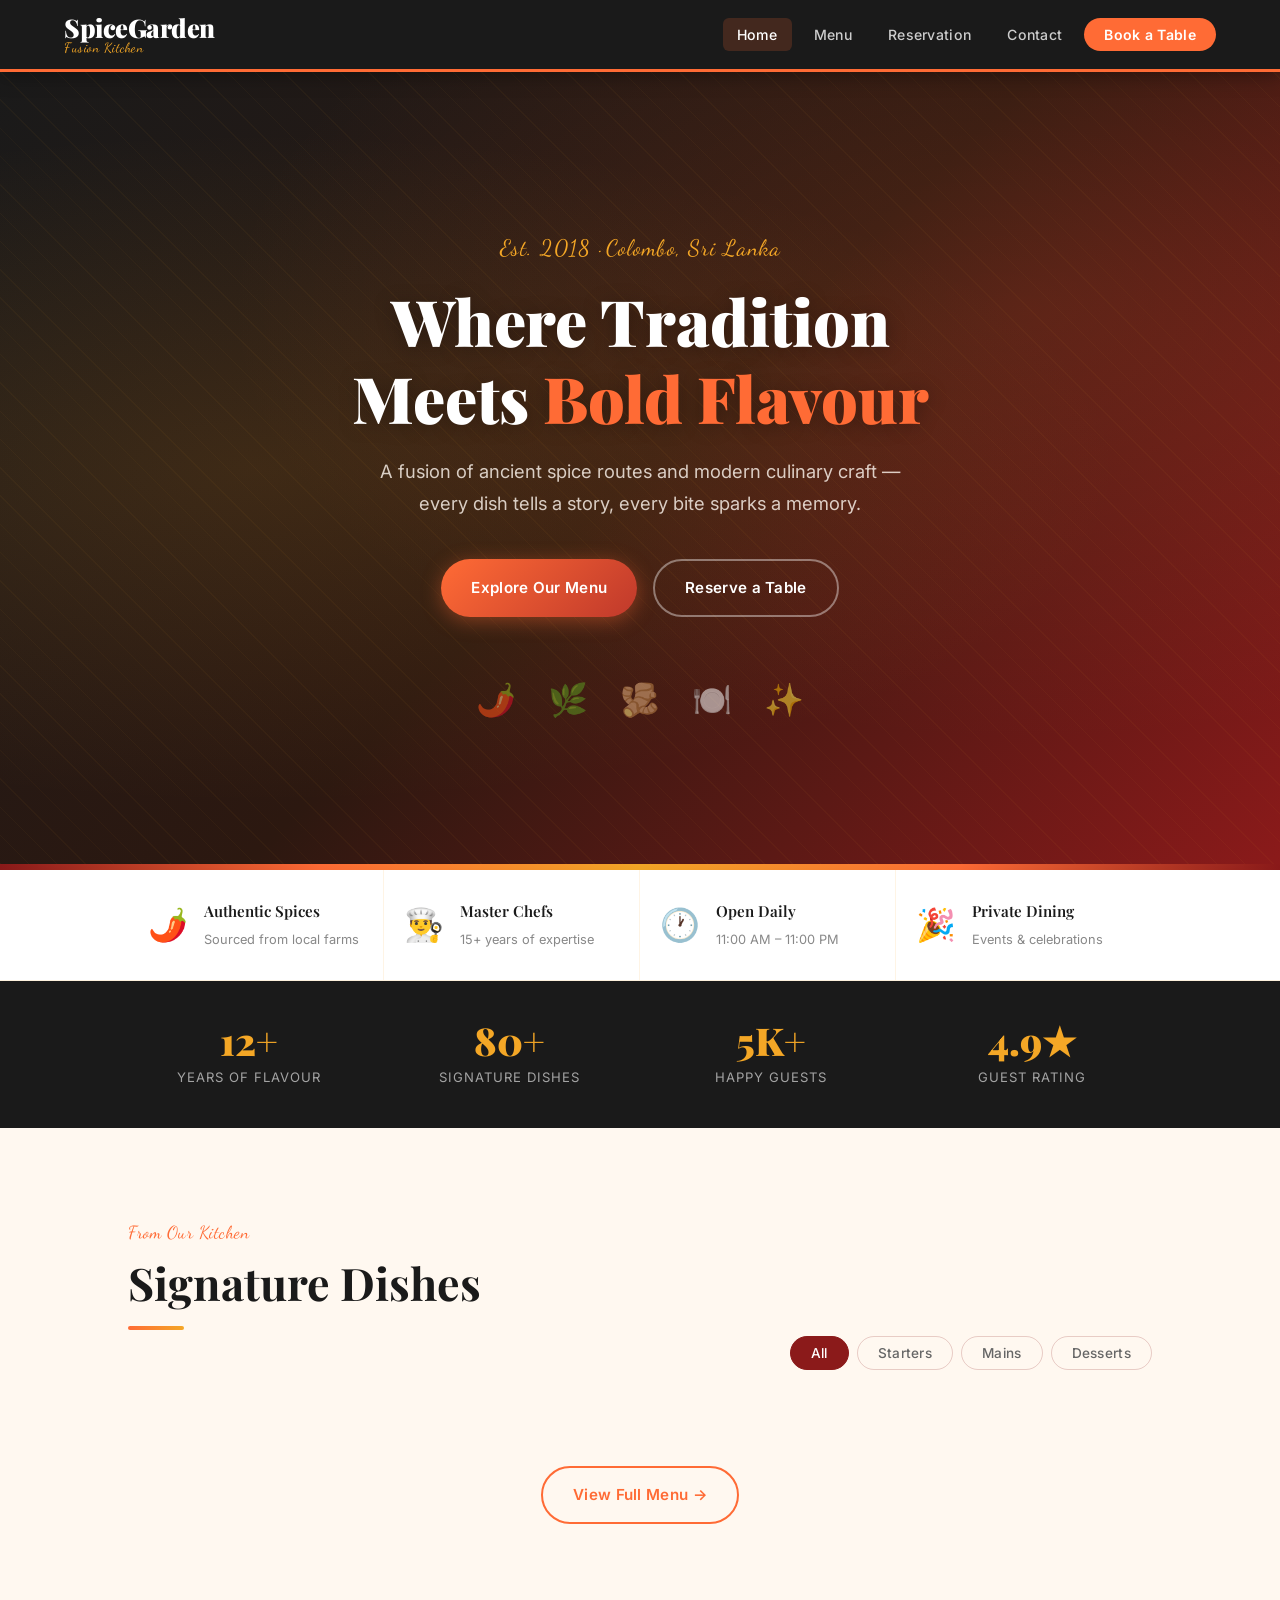
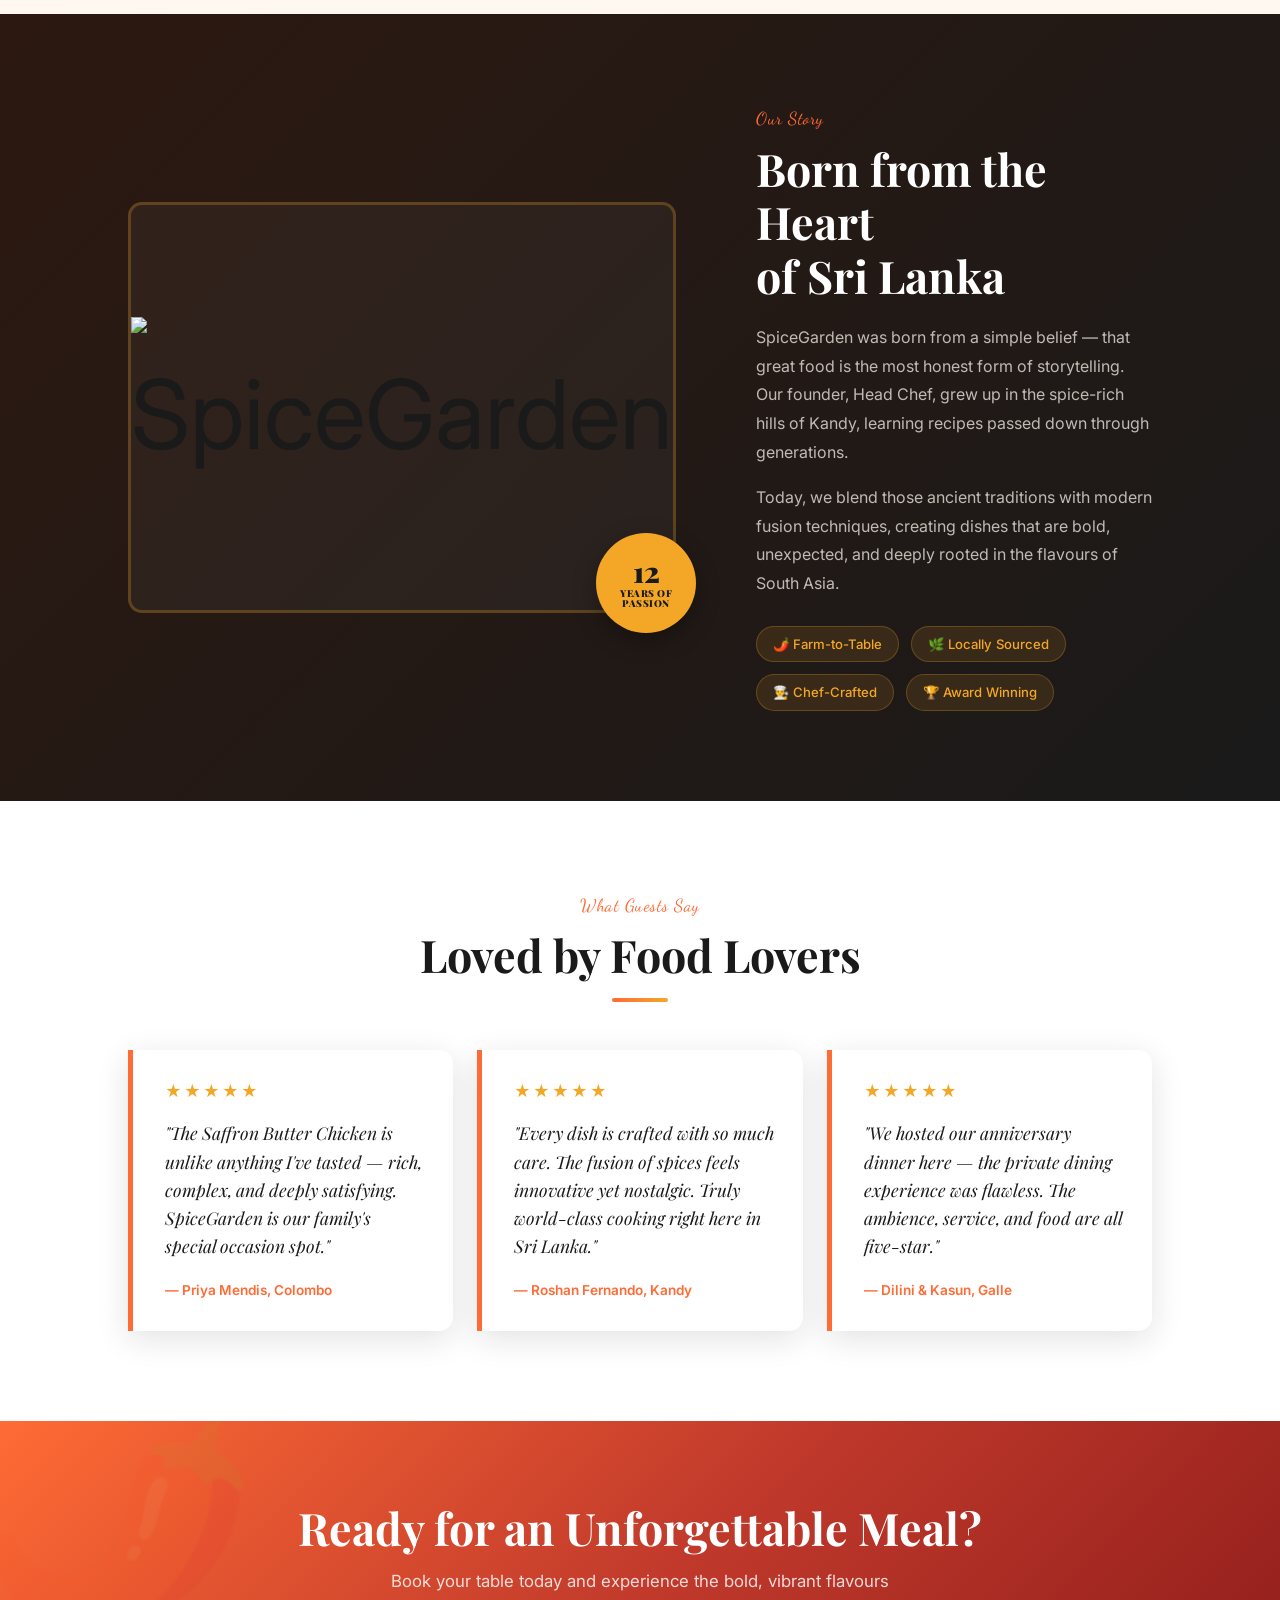
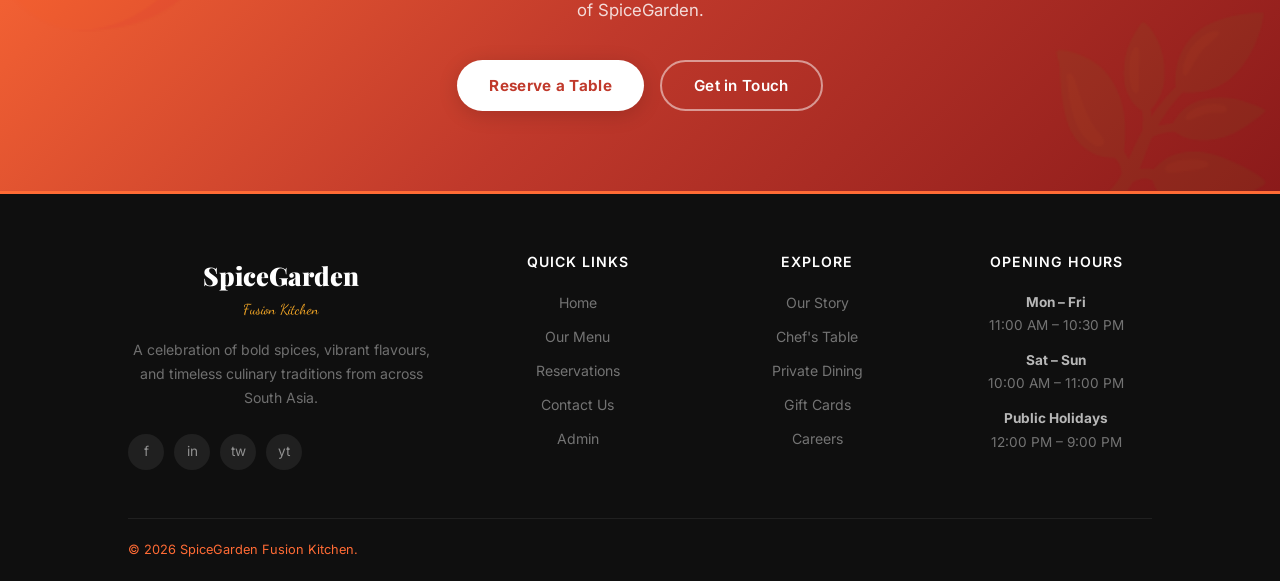
==== index.html @ 36527f51 "Initial commit" ====
<!DOCTYPE html>
<html lang="en">
<head>
  <meta charset="UTF-8" />
  <meta name="viewport" content="width=device-width, initial-scale=1.0" />
  <title>SpiceGarden — Fusion Kitchen</title>
  <link rel="stylesheet" href="style.css" />
  <style>
    /* ── Page-specific extras ── */

    /* Hero overlay pattern */
    .hero-pattern {
      position: absolute;
      inset: 0;
      background-image:
        repeating-linear-gradient(
          45deg,
          rgba(244,167,38,0.04) 0px,
          rgba(244,167,38,0.04) 1px,
          transparent 1px,
          transparent 20px
        );
      pointer-events: none;
    }

    .hero-content { position: relative; z-index: 1; max-width: 720px; }

    /* Spice icons strip */
    .spice-icons {
      display: flex;
      justify-content: center;
      gap: 32px;
      margin-top: 56px;
      opacity: 0.55;
    }
    .spice-icons span { font-size: 2rem; }

    /* Feature strip */
    .features-strip {
      background: var(--white);
      padding: 0 10%;
      display: grid;
      grid-template-columns: repeat(auto-fit, minmax(200px, 1fr));
      border-bottom: 1px solid rgba(244,167,38,0.15);
      box-shadow: 0 4px 24px rgba(26,26,26,0.06);
    }

    .feature-item {
      display: flex;
      align-items: center;
      gap: 16px;
      padding: 28px 20px;
      border-right: 1px solid rgba(244,167,38,0.12);
      transition: background var(--transition);
    }

    .feature-item:last-child { border-right: none; }
    .feature-item:hover { background: var(--gold-mist); }

    .feature-icon {
      font-size: 2rem;
      flex-shrink: 0;
    }

    .feature-text strong {
      display: block;
      font-size: 0.95rem;
      font-weight: 600;
      color: var(--charcoal);
      font-family: var(--font-display);
    }

    .feature-text span {
      font-size: 0.8rem;
      color: #888;
    }

    /* Menu section */
    .menu-section {
      padding: 90px 10%;
      background: var(--cream);
    }

    .menu-section-header {
      display: flex;
      justify-content: space-between;
      align-items: flex-end;
      margin-bottom: 48px;
      flex-wrap: wrap;
      gap: 20px;
    }

    /* Menu filter tabs */
    .menu-tabs {
      display: flex;
      gap: 8px;
      flex-wrap: wrap;
    }

    .menu-tab {
      padding: 8px 20px;
      border-radius: 50px;
      border: 1.5px solid rgba(139,26,26,0.2);
      background: transparent;
      color: #666;
      font-size: 0.85rem;
      font-weight: 500;
      cursor: pointer;
      transition: all var(--transition);
      font-family: var(--font-body);
      box-shadow: none;
      transform: none;
    }

    .menu-tab:hover,
    .menu-tab.active {
      background: var(--burgundy);
      color: var(--white);
      border-color: var(--burgundy);
      transform: none;
      box-shadow: none;
    }

    /* Menu grid override for this page */
    #menu-container {
      display: grid;
      grid-template-columns: repeat(auto-fit, minmax(280px, 1fr));
      gap: 28px;
    }

    /* Story section */
    .story-section {
      background: linear-gradient(135deg, #2c1810 0%, var(--charcoal) 100%);
      padding: 90px 10%;
      display: grid;
      grid-template-columns: 1fr 1fr;
      gap: 80px;
      align-items: center;
    }

    .story-visual {
      position: relative;
    }

    .story-img-frame {
      width: 100%;
      aspect-ratio: 4/3;
      border-radius: var(--radius-md);
      overflow: hidden;
      border: 3px solid rgba(244,167,38,0.25);
      background: rgba(255,255,255,0.04);
      display: flex;
      align-items: center;
      justify-content: center;
      font-size: 6rem;
    }

    .story-badge {
      position: absolute;
      bottom: -20px;
      right: -20px;
      background: var(--turmeric);
      color: var(--charcoal);
      border-radius: 50%;
      width: 100px;
      height: 100px;
      display: flex;
      flex-direction: column;
      align-items: center;
      justify-content: center;
      font-family: var(--font-display);
      font-weight: 900;
      text-align: center;
      box-shadow: 0 8px 24px rgba(0,0,0,0.3);
      line-height: 1.1;
    }

    .story-badge .badge-num {
      font-size: 1.8rem;
      display: block;
    }

    .story-badge .badge-txt {
      font-size: 0.6rem;
      text-transform: uppercase;
      letter-spacing: 0.5px;
    }

    .story-content h2 { color: var(--white); margin-bottom: 20px; }
    .story-content p  { color: rgba(255,248,240,0.72); margin-bottom: 16px; line-height: 1.8; }

    .story-pills {
      display: flex;
      gap: 12px;
      flex-wrap: wrap;
      margin-top: 28px;
    }

    .story-pill {
      background: rgba(244,167,38,0.12);
      border: 1px solid rgba(244,167,38,0.25);
      color: var(--turmeric);
      padding: 6px 16px;
      border-radius: 50px;
      font-size: 0.82rem;
      font-weight: 500;
    }

    /* Testimonials */
    .testimonials-section {
      padding: 90px 10%;
      background: var(--white);
    }

    .testimonials-grid {
      display: grid;
      grid-template-columns: repeat(auto-fit, minmax(300px, 1fr));
      gap: 24px;
      margin-top: 48px;
    }

    .stars {
      color: var(--turmeric);
      font-size: 1rem;
      margin-bottom: 14px;
      letter-spacing: 2px;
    }

    /* CTA Banner */
    .cta-banner {
      background: linear-gradient(135deg, var(--saffron), var(--ember), var(--burgundy));
      padding: 80px 10%;
      text-align: center;
      position: relative;
      overflow: hidden;
    }

    .cta-banner::before {
      content: '🌶️';
      position: absolute;
      font-size: 14rem;
      opacity: 0.07;
      top: -30px;
      left: -20px;
      pointer-events: none;
      line-height: 1;
    }

    .cta-banner::after {
      content: '🌿';
      position: absolute;
      font-size: 12rem;
      opacity: 0.07;
      bottom: -20px;
      right: 0px;
      pointer-events: none;
      line-height: 1;
    }

    .cta-banner h2 {
      color: var(--white);
      margin-bottom: 12px;
    }

    .cta-banner p {
      color: rgba(255,255,255,0.82);
      font-size: 1.05rem;
      margin-bottom: 36px;
      max-width: 500px;
      margin-left: auto;
      margin-right: auto;
    }

    .cta-actions {
      display: flex;
      gap: 16px;
      justify-content: center;
      flex-wrap: wrap;
    }

    .btn-white {
      background: var(--white);
      color: var(--ember);
      border: none;
      font-weight: 700;
      padding: 14px 32px;
      border-radius: 50px;
      cursor: pointer;
      font-family: var(--font-body);
      font-size: 0.95rem;
      transition: all var(--transition);
      box-shadow: 0 4px 20px rgba(0,0,0,0.15);
    }

    .btn-white:hover {
      transform: translateY(-2px);
      box-shadow: 0 8px 32px rgba(0,0,0,0.25);
      background: var(--cream);
    }

    .btn-ghost-white {
      background: transparent;
      color: var(--white);
      border: 2px solid rgba(255,255,255,0.5);
      font-weight: 600;
      padding: 14px 32px;
      border-radius: 50px;
      cursor: pointer;
      font-family: var(--font-body);
      font-size: 0.95rem;
      transition: all var(--transition);
      box-shadow: none;
    }

    .btn-ghost-white:hover {
      border-color: var(--white);
      background: rgba(255,255,255,0.12);
      transform: translateY(-2px);
      box-shadow: none;
    }

    /* Footer */
    .site-footer {
      background: #0f0f0f;
      padding: 60px 10% 0;
    }

    .footer-grid {
      display: grid;
      grid-template-columns: 1.6fr 1fr 1fr 1fr;
      gap: 48px;
      padding-bottom: 48px;
      border-bottom: 1px solid rgba(255,255,255,0.07);
    }

    .footer-brand .brand-name {
      font-family: var(--font-display);
      font-size: 1.6rem;
      font-weight: 900;
      color: var(--white);
    }

    .footer-brand .brand-tagline {
      font-family: var(--font-script);
      color: var(--turmeric);
      font-size: 0.9rem;
      display: block;
      margin-bottom: 16px;
    }

    .footer-brand p {
      color: rgba(255,255,255,0.4);
      font-size: 0.88rem;
      line-height: 1.7;
      margin-bottom: 24px;
    }

    .footer-socials {
      display: flex;
      gap: 10px;
    }

    .footer-socials a {
      width: 36px;
      height: 36px;
      background: rgba(255,255,255,0.07);
      border-radius: 50%;
      display: flex;
      align-items: center;
      justify-content: center;
      color: rgba(255,255,255,0.5);
      text-decoration: none;
      font-size: 0.85rem;
      transition: all var(--transition);
    }

    .footer-socials a:hover {
      background: var(--saffron);
      color: var(--white);
    }

    .footer-col h4 {
      color: var(--white);
      font-size: 0.88rem;
      text-transform: uppercase;
      letter-spacing: 1px;
      margin-bottom: 20px;
      font-family: var(--font-body);
      font-weight: 600;
    }

    .footer-col ul {
      list-style: none;
    }

    .footer-col ul li {
      margin-bottom: 10px;
    }

    .footer-col ul li a {
      color: rgba(255,255,255,0.42);
      text-decoration: none;
      font-size: 0.88rem;
      transition: color var(--transition);
    }

    .footer-col ul li a:hover {
      color: var(--turmeric);
    }

    .footer-hours p {
      color: rgba(255,255,255,0.42);
      font-size: 0.85rem;
      margin-bottom: 6px;
    }

    .footer-hours strong {
      color: rgba(255,255,255,0.7);
    }

    .footer-bottom {
      display: flex;
      justify-content: space-between;
      align-items: center;
      padding: 20px 0;
      color: rgba(255,255,255,0.25);
      font-size: 0.8rem;
    }

    .footer-bottom a {
      color: var(--saffron);
      text-decoration: none;
    }

    /* Scroll reveal */
    .reveal {
      opacity: 0;
      transform: translateY(28px);
      transition: opacity 0.6s ease, transform 0.6s ease;
    }

    .reveal.visible {
      opacity: 1;
      transform: none;
    }

    /* Responsive */
    @media (max-width: 900px) {
      .story-section { grid-template-columns: 1fr; gap: 40px; }
      .story-badge { right: 10px; bottom: -10px; }
      .footer-grid { grid-template-columns: 1fr 1fr; }
    }

    @media (max-width: 640px) {
      .features-strip { grid-template-columns: 1fr 1fr; }
      .menu-section-header { flex-direction: column; align-items: flex-start; }
      .footer-grid { grid-template-columns: 1fr; gap: 32px; }
      .footer-bottom { flex-direction: column; gap: 8px; text-align: center; }
      .story-section { padding: 60px 6%; }
      .menu-section { padding: 60px 6%; }
      .testimonials-section { padding: 60px 6%; }
      .cta-banner { padding: 60px 6%; }
    }
  </style>
</head>
<body>

  <!-- ── Navigation ── -->
  <nav>
    <div class="nav-brand">
      <span class="brand-name">SpiceGarden</span>
      <span class="brand-tagline">Fusion Kitchen</span>
    </div>
    <ul class="nav-links">
      <li><a href="index.html" class="active">Home</a></li>
      <li><a href="menu.html">Menu</a></li>
      <li><a href="reservation.html">Reservation</a></li>
      <li><a href="contact.html">Contact</a></li>
      <li><a href="reservation.html" class="nav-cta">Book a Table</a></li>
    </ul>
  </nav>

  <!-- ── Hero ── -->
  <div class="hero">
    <div class="hero-pattern"></div>
    <div class="hero-content">
      <span class="hero-eyebrow">Est. 2018 · Colombo, Sri Lanka</span>
      <h1>Where Tradition<br>Meets <span>Bold Flavour</span></h1>
      <p class="hero-sub">
        A fusion of ancient spice routes and modern culinary craft —
        every dish tells a story, every bite sparks a memory.
      </p>
      <div class="hero-actions">
        <a href="menu.html" class="btn btn-primary">Explore Our Menu</a>
        <a href="reservation.html" class="btn btn-secondary">Reserve a Table</a>
      </div>
      <div class="spice-icons">
        <span title="Spicy">🌶️</span>
        <span title="Fresh">🌿</span>
        <span title="Authentic">🫚</span>
        <span title="Fusion">🍽️</span>
        <span title="Aromatic">✨</span>
      </div>
    </div>
  </div>

  <!-- ── Spice Strip ── -->
  <div class="spice-strip"></div>

  <!-- ── Features Strip ── -->
  <div class="features-strip">
    <div class="feature-item">
      <span class="feature-icon">🌶️</span>
      <div class="feature-text">
        <strong>Authentic Spices</strong>
        <span>Sourced from local farms</span>
      </div>
    </div>
    <div class="feature-item">
      <span class="feature-icon">👨‍🍳</span>
      <div class="feature-text">
        <strong>Master Chefs</strong>
        <span>15+ years of expertise</span>
      </div>
    </div>
    <div class="feature-item">
      <span class="feature-icon">🕐</span>
      <div class="feature-text">
        <strong>Open Daily</strong>
        <span>11:00 AM – 11:00 PM</span>
      </div>
    </div>
    <div class="feature-item">
      <span class="feature-icon">🎉</span>
      <div class="feature-text">
        <strong>Private Dining</strong>
        <span>Events & celebrations</span>
      </div>
    </div>
  </div>

  <!-- ── Stats Bar ── -->
  <div class="stats-bar">
    <div class="stat-item">
      <span class="stat-number">12+</span>
      <div class="stat-label">Years of Flavour</div>
    </div>
    <div class="stat-item">
      <span class="stat-number">80+</span>
      <div class="stat-label">Signature Dishes</div>
    </div>
    <div class="stat-item">
      <span class="stat-number">5K+</span>
      <div class="stat-label">Happy Guests</div>
    </div>
    <div class="stat-item">
      <span class="stat-number">4.9★</span>
      <div class="stat-label">Guest Rating</div>
    </div>
  </div>

  <!-- ── Signature Menu ── -->
  <section class="menu-section">
    <div class="menu-section-header">
      <div>
        <span class="section-label">From Our Kitchen</span>
        <h2 class="section-title">Signature Dishes</h2>
        <div class="section-divider"></div>
      </div>
      <div class="menu-tabs">
        <button class="menu-tab active" onclick="filterMenu('all', this)">All</button>
        <button class="menu-tab" onclick="filterMenu('starters', this)">Starters</button>
        <button class="menu-tab" onclick="filterMenu('mains', this)">Mains</button>
        <button class="menu-tab" onclick="filterMenu('desserts', this)">Desserts</button>
      </div>
    </div>
    <div id="menu-container"></div>
    <div style="text-align:center; margin-top: 48px;">
      <a href="menu.html" class="btn btn-outline">View Full Menu →</a>
    </div>
  </section>

  <!-- ── Our Story ── -->
  <section class="story-section reveal">
    <div class="story-visual">
      <div class="story-img-frame"><img src="https://sl.bing.net/BHmAFjR4UK" alt="SpiceGarden"></div>
      <div class="story-badge">
        <span class="badge-num">12</span>
        <span class="badge-txt">Years of<br>Passion</span>
      </div>
    </div>
    <div class="story-content">
      <span class="section-label">Our Story</span>
      <h2>Born from the Heart<br>of Sri Lanka</h2>
      <p>
        SpiceGarden was born from a simple belief — that great food is the most
        honest form of storytelling. Our founder, Head Chef, grew up in the
        spice-rich hills of Kandy, learning recipes passed down through generations.
      </p>
      <p>
        Today, we blend those ancient traditions with modern fusion techniques,
        creating dishes that are bold, unexpected, and deeply rooted in the
        flavours of South Asia.
      </p>
      <div class="story-pills">
        <span class="story-pill">🌶️ Farm-to-Table</span>
        <span class="story-pill">🌿 Locally Sourced</span>
        <span class="story-pill">👨‍🍳 Chef-Crafted</span>
        <span class="story-pill">🏆 Award Winning</span>
      </div>
    </div>
  </section>

  <!-- ── Testimonials ── -->
  <section class="testimonials-section">
    <div style="text-align:center;">
      <span class="section-label">What Guests Say</span>
      <h2 class="section-title">Loved by Food Lovers</h2>
      <div class="section-divider centered"></div>
    </div>
    <div class="testimonials-grid">
      <div class="testimonial-card reveal">
        <div class="stars">★★★★★</div>
        <blockquote>"The Saffron Butter Chicken is unlike anything I've tasted — rich, complex, and deeply satisfying. SpiceGarden is our family's special occasion spot."</blockquote>
        <span class="testimonial-author">— Priya Mendis, Colombo</span>
      </div>
      <div class="testimonial-card reveal">
        <div class="stars">★★★★★</div>
        <blockquote>"Every dish is crafted with so much care. The fusion of spices feels innovative yet nostalgic. Truly world-class cooking right here in Sri Lanka."</blockquote>
        <span class="testimonial-author">— Roshan Fernando, Kandy</span>
      </div>
      <div class="testimonial-card reveal">
        <div class="stars">★★★★★</div>
        <blockquote>"We hosted our anniversary dinner here — the private dining experience was flawless. The ambience, service, and food are all five-star."</blockquote>
        <span class="testimonial-author">— Dilini & Kasun, Galle</span>
      </div>
    </div>
  </section>

  <!-- ── CTA Banner ── -->
  <section class="cta-banner">
    <h2>Ready for an Unforgettable Meal?</h2>
    <p>Book your table today and experience the bold, vibrant flavours of SpiceGarden.</p>
    <div class="cta-actions">
      <button class="btn-white" onclick="location.href='reservation.html'">Reserve a Table</button>
      <button class="btn-ghost-white" onclick="location.href='contact.html'">Get in Touch</button>
    </div>
  </section>

  <!-- ── Footer ── -->
  <footer class="site-footer">
    <div class="footer-grid">
      <div class="footer-brand">
        <span class="brand-name">SpiceGarden</span>
        <span class="brand-tagline">Fusion Kitchen</span>
        <p>A celebration of bold spices, vibrant flavours, and timeless culinary traditions from across South Asia.</p>
        <div class="footer-socials">
          <a href="#" title="Facebook">f</a>
          <a href="#" title="Instagram">in</a>
          <a href="#" title="Twitter">tw</a>
          <a href="#" title="YouTube">yt</a>
        </div>
      </div>
      <div class="footer-col">
        <h4>Quick Links</h4>
        <ul>
          <li><a href="index.html">Home</a></li>
          <li><a href="menu.html">Our Menu</a></li>
          <li><a href="reservation.html">Reservations</a></li>
          <li><a href="contact.html">Contact Us</a></li>
          <li><a href="admin.html">Admin</a></li>
        </ul>
      </div>
      <div class="footer-col">
        <h4>Explore</h4>
        <ul>
          <li><a href="#">Our Story</a></li>
          <li><a href="#">Chef's Table</a></li>
          <li><a href="#">Private Dining</a></li>
          <li><a href="#">Gift Cards</a></li>
          <li><a href="#">Careers</a></li>
        </ul>
      </div>
      <div class="footer-col footer-hours">
        <h4>Opening Hours</h4>
        <p><strong>Mon – Fri</strong><br>11:00 AM – 10:30 PM</p>
        <p style="margin-top:12px"><strong>Sat – Sun</strong><br>10:00 AM – 11:00 PM</p>
        <p style="margin-top:12px"><strong>Public Holidays</strong><br>12:00 PM – 9:00 PM</p>
      </div>
    </div>
    <div class="footer-bottom" style="text-align: center;">
      <span>© 2026 SpiceGarden Fusion Kitchen.</span>
    </div>
  </footer>

  <script src="app.js"></script>
  <script>
    // ── Menu tab filter ──
    function filterMenu(category, btn) {
      document.querySelectorAll('.menu-tab').forEach(t => t.classList.remove('active'));
      btn.classList.add('active');
      document.querySelectorAll('#menu-container .menu-card').forEach(card => {
        const show = category === 'all' || card.dataset.category === category;
        card.style.display = show ? '' : 'none';
      });
    }

    // ── Scroll reveal ──
    const observer = new IntersectionObserver(entries => {
      entries.forEach(e => { if (e.isIntersecting) e.target.classList.add('visible'); });
    }, { threshold: 0.12 });

    document.querySelectorAll('.reveal').forEach(el => observer.observe(el));
  </script>
</body>
</html>
---- style.css ----
/* ============================================
   SPICEGARDEN — Bold Fusion Design System
   Palette:
     Saffron    #FF6B35
     Burgundy   #8B1A1A
     Turmeric   #F4A726
     Charcoal   #1A1A1A
     Cream      #FFF8F0
     Ember      #C0392B
     Gold Mist  #FDE8C8
============================================ */

@import url('https://fonts.googleapis.com/css2?family=Playfair+Display:wght@700;900&family=Inter:wght@400;500;600&family=Dancing+Script:wght@700&display=swap');

/* ── Reset & Base ─────────────────────────── */
*, *::before, *::after {
  box-sizing: border-box;
  margin: 0;
  padding: 0;
}

:root {
  --saffron:   #FF6B35;
  --burgundy:  #8B1A1A;
  --turmeric:  #F4A726;
  --charcoal:  #1A1A1A;
  --cream:     #FFF8F0;
  --ember:     #C0392B;
  --gold-mist: #FDE8C8;
  --white:     #FFFFFF;

  --font-display: 'Playfair Display', Georgia, serif;
  --font-script:  'Dancing Script', cursive;
  --font-body:    'Inter', 'Segoe UI', sans-serif;

  --radius-sm: 6px;
  --radius-md: 14px;
  --radius-lg: 28px;
  --shadow-card: 0 8px 32px rgba(26,26,26,0.12);
  --shadow-hover: 0 16px 48px rgba(255,107,53,0.22);
  --transition: 0.3s cubic-bezier(0.4, 0, 0.2, 1);
}

html {
  scroll-behavior: smooth;
}

body {
  font-family: var(--font-body);
  background: var(--cream);
  color: var(--charcoal);
  line-height: 1.7;
  font-size: 16px;
  -webkit-font-smoothing: antialiased;
}

/* ── Typography ───────────────────────────── */
h1, h2, h3, h4 {
  font-family: var(--font-display);
  line-height: 1.2;
  color: var(--charcoal);
}

h1 { font-size: clamp(2.4rem, 5vw, 4rem); font-weight: 900; }
h2 { font-size: clamp(1.8rem, 3.5vw, 2.8rem); font-weight: 700; }
h3 { font-size: 1.4rem; font-weight: 700; }
h4 { font-size: 1.1rem; font-weight: 600; }

p { color: #4a4a4a; }

/* ── Navigation ───────────────────────────── */
nav {
  background: var(--charcoal);
  padding: 0 5%;
  display: flex;
  justify-content: space-between;
  align-items: center;
  height: 72px;
  position: sticky;
  top: 0;
  z-index: 1000;
  border-bottom: 3px solid var(--saffron);
  box-shadow: 0 2px 20px rgba(0,0,0,0.4);
}

.nav-brand {
  display: flex;
  flex-direction: column;
  line-height: 1;
}

.nav-brand .brand-name {
  font-family: var(--font-display);
  font-size: 1.6rem;
  font-weight: 900;
  color: var(--white);
  letter-spacing: -0.5px;
}

.nav-brand .brand-tagline {
  font-family: var(--font-script);
  font-size: 0.85rem;
  color: var(--turmeric);
  letter-spacing: 0.5px;
}

.nav-links {
  display: flex;
  gap: 8px;
  align-items: center;
  list-style: none;
}

.nav-links a {
  color: #ccc;
  text-decoration: none;
  font-size: 0.88rem;
  font-weight: 500;
  padding: 8px 14px;
  border-radius: var(--radius-sm);
  letter-spacing: 0.3px;
  transition: color var(--transition), background var(--transition);
}

.nav-links a:hover,
.nav-links a.active {
  color: var(--white);
  background: rgba(255,107,53,0.18);
}

.nav-links a.nav-cta {
  background: var(--saffron);
  color: var(--white);
  padding: 8px 20px;
  border-radius: 50px;
  font-weight: 600;
}

.nav-links a.nav-cta:hover {
  background: var(--ember);
}

/* ── Hero Section ─────────────────────────── */
.hero {
  background: linear-gradient(135deg, var(--charcoal) 0%, #2c1810 50%, var(--burgundy) 100%);
  min-height: 88vh;
  display: flex;
  align-items: center;
  justify-content: center;
  text-align: center;
  padding: 80px 10% 60px;
  position: relative;
  overflow: hidden;
}

.hero::before {
  content: '';
  position: absolute;
  inset: 0;
  background:
    radial-gradient(ellipse at 20% 50%, rgba(244,167,38,0.12) 0%, transparent 60%),
    radial-gradient(ellipse at 80% 30%, rgba(255,107,53,0.15) 0%, transparent 55%);
  pointer-events: none;
}

.hero-eyebrow {
  font-family: var(--font-script);
  font-size: 1.4rem;
  color: var(--turmeric);
  display: block;
  margin-bottom: 16px;
  letter-spacing: 1px;
}

.hero h1 {
  color: var(--white);
  margin-bottom: 20px;
  text-shadow: 0 2px 20px rgba(0,0,0,0.3);
}

.hero h1 span {
  color: var(--saffron);
}

.hero-sub {
  font-size: 1.15rem;
  color: rgba(255,248,240,0.8);
  max-width: 560px;
  margin: 0 auto 40px;
  line-height: 1.7;
}

.hero-actions {
  display: flex;
  gap: 16px;
  justify-content: center;
  flex-wrap: wrap;
}

/* ── Buttons ──────────────────────────────── */
.btn {
  display: inline-flex;
  align-items: center;
  gap: 8px;
  padding: 14px 30px;
  border-radius: 50px;
  font-family: var(--font-body);
  font-size: 0.95rem;
  font-weight: 600;
  border: none;
  cursor: pointer;
  text-decoration: none;
  transition: all var(--transition);
  letter-spacing: 0.3px;
}

.btn-primary {
  background: linear-gradient(135deg, var(--saffron), var(--ember));
  color: var(--white);
  box-shadow: 0 4px 20px rgba(255,107,53,0.4);
}

.btn-primary:hover {
  transform: translateY(-2px);
  box-shadow: 0 8px 32px rgba(255,107,53,0.5);
}

.btn-secondary {
  background: transparent;
  color: var(--white);
  border: 2px solid rgba(255,255,255,0.4);
}

.btn-secondary:hover {
  background: rgba(255,255,255,0.1);
  border-color: var(--turmeric);
  color: var(--turmeric);
}

.btn-outline {
  background: transparent;
  color: var(--saffron);
  border: 2px solid var(--saffron);
}

.btn-outline:hover {
  background: var(--saffron);
  color: var(--white);
  box-shadow: var(--shadow-hover);
}

/* Legacy button support */
button {
  background: linear-gradient(135deg, var(--saffron), var(--ember));
  color: var(--white);
  border: none;
  padding: 13px 28px;
  border-radius: 50px;
  cursor: pointer;
  font-family: var(--font-body);
  font-weight: 600;
  font-size: 0.92rem;
  letter-spacing: 0.3px;
  transition: all var(--transition);
  box-shadow: 0 4px 16px rgba(255,107,53,0.3);
}

button:hover {
  transform: translateY(-2px);
  box-shadow: 0 8px 28px rgba(255,107,53,0.45);
}

/* ── Section Wrapper ──────────────────────── */
.container {
  padding: 80px 10%;
  max-width: 1400px;
  margin: 0 auto;
}

.section-label {
  font-family: var(--font-script);
  font-size: 1.1rem;
  color: var(--saffron);
  display: block;
  margin-bottom: 8px;
  letter-spacing: 0.5px;
}

.section-title {
  margin-bottom: 12px;
}

.section-divider {
  width: 56px;
  height: 4px;
  background: linear-gradient(90deg, var(--saffron), var(--turmeric));
  border-radius: 2px;
  margin: 16px 0 40px;
}

.section-divider.centered {
  margin: 16px auto 40px;
}

.text-center { text-align: center; }

/* ── Card Grid ────────────────────────────── */
.card-grid {
  display: grid;
  grid-template-columns: repeat(auto-fit, minmax(300px, 1fr));
  gap: 28px;
  margin-top: 20px;
}

.card {
  background: var(--white);
  border-radius: var(--radius-md);
  padding: 28px 24px;
  text-align: center;
  box-shadow: var(--shadow-card);
  border: 1px solid rgba(244,167,38,0.12);
  transition: transform var(--transition), box-shadow var(--transition);
  position: relative;
  overflow: hidden;
}

.card::before {
  content: '';
  position: absolute;
  top: 0; left: 0; right: 0;
  height: 4px;
  background: linear-gradient(90deg, var(--saffron), var(--turmeric));
  opacity: 0;
  transition: opacity var(--transition);
}

.card:hover {
  transform: translateY(-6px);
  box-shadow: var(--shadow-hover);
}

.card:hover::before {
  opacity: 1;
}

.card h3 {
  margin: 12px 0 8px;
  color: var(--charcoal);
}

.card p {
  font-size: 0.93rem;
  color: #666;
  line-height: 1.65;
}

/* ── Menu Cards ───────────────────────────── */
.menu-card {
  background: var(--white);
  border-radius: var(--radius-md);
  overflow: hidden;
  box-shadow: var(--shadow-card);
  transition: transform var(--transition), box-shadow var(--transition);
}

.menu-card:hover {
  transform: translateY(-6px);
  box-shadow: var(--shadow-hover);
}

.menu-card-img {
  width: 100%;
  height: 200px;
  object-fit: cover;
}

.menu-card-body {
  padding: 20px;
}

.menu-card-badge {
  display: inline-block;
  background: var(--gold-mist);
  color: var(--burgundy);
  font-size: 0.72rem;
  font-weight: 600;
  padding: 3px 10px;
  border-radius: 50px;
  text-transform: uppercase;
  letter-spacing: 0.5px;
  margin-bottom: 10px;
}

.menu-card-price {
  font-family: var(--font-display);
  font-size: 1.3rem;
  font-weight: 700;
  color: var(--saffron);
  margin-top: 8px;
}

/* ── Reservation / Forms ──────────────────── */
.form-section {
  background: linear-gradient(135deg, var(--charcoal) 0%, #2c1810 100%);
  padding: 80px 10%;
  color: var(--white);
}

.form-card {
  background: rgba(255,248,240,0.06);
  border: 1px solid rgba(244,167,38,0.2);
  border-radius: var(--radius-lg);
  padding: 48px;
  max-width: 680px;
  margin: 0 auto;
  backdrop-filter: blur(8px);
}

.form-group {
  margin-bottom: 24px;
}

.form-group label {
  display: block;
  font-size: 0.85rem;
  font-weight: 600;
  color: var(--gold-mist);
  text-transform: uppercase;
  letter-spacing: 0.8px;
  margin-bottom: 8px;
}

.form-group input,
.form-group select,
.form-group textarea {
  width: 100%;
  background: rgba(255,255,255,0.07);
  border: 1.5px solid rgba(244,167,38,0.25);
  border-radius: var(--radius-sm);
  padding: 13px 16px;
  color: var(--white);
  font-family: var(--font-body);
  font-size: 0.95rem;
  transition: border-color var(--transition), background var(--transition);
  outline: none;
}

.form-group input::placeholder,
.form-group textarea::placeholder {
  color: rgba(255,255,255,0.35);
}

.form-group input:focus,
.form-group select:focus,
.form-group textarea:focus {
  border-color: var(--turmeric);
  background: rgba(255,255,255,0.1);
}

.form-group select option {
  background: var(--charcoal);
}

.form-row {
  display: grid;
  grid-template-columns: 1fr 1fr;
  gap: 20px;
}

/* ── Spice Strip (decorative accent bar) ──── */
.spice-strip {
  background: linear-gradient(90deg, var(--burgundy), var(--saffron), var(--turmeric), var(--saffron), var(--burgundy));
  height: 6px;
  width: 100%;
}

/* ── Stats / Feature Bar ──────────────────── */
.stats-bar {
  background: var(--charcoal);
  padding: 40px 10%;
  display: grid;
  grid-template-columns: repeat(auto-fit, minmax(160px, 1fr));
  gap: 20px;
  text-align: center;
}

.stat-item .stat-number {
  font-family: var(--font-display);
  font-size: 2.4rem;
  font-weight: 900;
  color: var(--turmeric);
  line-height: 1;
  display: block;
}

.stat-item .stat-label {
  font-size: 0.82rem;
  color: rgba(255,255,255,0.6);
  text-transform: uppercase;
  letter-spacing: 1px;
  margin-top: 6px;
}

/* ── Testimonial / Quote Card ─────────────── */
.testimonial-card {
  background: var(--white);
  border-left: 5px solid var(--saffron);
  border-radius: 0 var(--radius-md) var(--radius-md) 0;
  padding: 28px 28px 28px 32px;
  box-shadow: var(--shadow-card);
}

.testimonial-card blockquote {
  font-family: var(--font-display);
  font-size: 1.1rem;
  color: var(--charcoal);
  font-style: italic;
  line-height: 1.6;
  margin-bottom: 16px;
}

.testimonial-author {
  font-size: 0.85rem;
  font-weight: 600;
  color: var(--saffron);
}

/* ── Admin Panel ──────────────────────────── */
.admin-layout {
  display: grid;
  grid-template-columns: 240px 1fr;
  min-height: 100vh;
}

.admin-sidebar {
  background: var(--charcoal);
  padding: 32px 0;
  border-right: 3px solid var(--saffron);
}

.admin-sidebar .sidebar-logo {
  font-family: var(--font-display);
  font-size: 1.3rem;
  font-weight: 900;
  color: var(--white);
  padding: 0 24px 32px;
  border-bottom: 1px solid rgba(255,255,255,0.08);
  display: block;
  margin-bottom: 16px;
}

.admin-sidebar a {
  display: flex;
  align-items: center;
  gap: 12px;
  padding: 12px 24px;
  color: rgba(255,255,255,0.6);
  text-decoration: none;
  font-size: 0.9rem;
  font-weight: 500;
  transition: all var(--transition);
}

.admin-sidebar a:hover,
.admin-sidebar a.active {
  color: var(--white);
  background: rgba(255,107,53,0.15);
  border-left: 3px solid var(--saffron);
  padding-left: 21px;
}

.admin-content {
  background: #f5ede4;
  padding: 40px;
  overflow-y: auto;
}

.admin-header {
  display: flex;
  justify-content: space-between;
  align-items: center;
  margin-bottom: 32px;
  padding-bottom: 20px;
  border-bottom: 2px solid rgba(139,26,26,0.12);
}

.admin-stat-card {
  background: var(--white);
  border-radius: var(--radius-md);
  padding: 24px;
  box-shadow: var(--shadow-card);
  border-top: 4px solid var(--saffron);
}

.admin-stat-card:nth-child(2) { border-top-color: var(--turmeric); }
.admin-stat-card:nth-child(3) { border-top-color: var(--burgundy); }
.admin-stat-card:nth-child(4) { border-top-color: var(--ember); }

.admin-stat-card .stat-value {
  font-family: var(--font-display);
  font-size: 2rem;
  font-weight: 900;
  color: var(--charcoal);
  line-height: 1;
}

.admin-stat-card .stat-desc {
  font-size: 0.82rem;
  color: #888;
  margin-top: 6px;
}

/* ── Table ────────────────────────────────── */
.data-table {
  width: 100%;
  border-collapse: collapse;
  background: var(--white);
  border-radius: var(--radius-md);
  overflow: hidden;
  box-shadow: var(--shadow-card);
}

.data-table thead {
  background: var(--charcoal);
  color: var(--white);
}

.data-table th {
  padding: 14px 20px;
  text-align: left;
  font-size: 0.8rem;
  text-transform: uppercase;
  letter-spacing: 0.8px;
  font-weight: 600;
}

.data-table td {
  padding: 14px 20px;
  border-bottom: 1px solid rgba(0,0,0,0.06);
  font-size: 0.9rem;
  color: #444;
}

.data-table tr:last-child td {
  border-bottom: none;
}

.data-table tr:hover td {
  background: var(--gold-mist);
}

/* ── Badge / Status Tags ──────────────────── */
.badge {
  display: inline-flex;
  align-items: center;
  padding: 3px 10px;
  border-radius: 50px;
  font-size: 0.75rem;
  font-weight: 600;
  letter-spacing: 0.3px;
}

.badge-success  { background: #d4edda; color: #155724; }
.badge-warning  { background: #fff3cd; color: #856404; }
.badge-danger   { background: #f8d7da; color: #721c24; }
.badge-spice    { background: var(--gold-mist); color: var(--burgundy); }

/* ── Contact / Socials ────────────────────── */
.contact-section {
  background: var(--charcoal);
  padding: 80px 10%;
  color: var(--white);
}

.contact-grid {
  display: grid;
  grid-template-columns: 1fr 1fr;
  gap: 60px;
  align-items: start;
}

.contact-info h2 {
  color: var(--white);
  margin-bottom: 20px;
}

.contact-info p {
  color: rgba(255,255,255,0.65);
  margin-bottom: 12px;
}

.contact-detail {
  display: flex;
  align-items: center;
  gap: 14px;
  padding: 16px 0;
  border-bottom: 1px solid rgba(255,255,255,0.08);
  color: rgba(255,255,255,0.75);
  font-size: 0.95rem;
}

.contact-detail strong {
  color: var(--turmeric);
  font-size: 0.78rem;
  text-transform: uppercase;
  letter-spacing: 0.8px;
  display: block;
  margin-bottom: 2px;
}

.contact-socials {
  display: flex;
  gap: 16px;
  justify-content: center;
  padding: 32px 10%;
  background: #111;
  border-top: 1px solid rgba(255,107,53,0.2);
}

.contact-socials a {
  text-decoration: none;
  color: rgba(255,255,255,0.5);
  font-size: 0.85rem;
  font-weight: 500;
  letter-spacing: 0.3px;
  transition: color var(--transition);
}

.contact-socials a:hover {
  color: var(--turmeric);
}

/* ── Footer ───────────────────────────────── */
footer {
  background: #111;
  color: rgba(255,255,255,0.45);
  text-align: center;
  padding: 24px 5%;
  font-size: 0.82rem;
  border-top: 3px solid var(--saffron);
}

footer span {
  color: var(--saffron);
}

/* ── Utility ──────────────────────────────── */
.highlight { color: var(--saffron); }
.highlight-gold { color: var(--turmeric); }
.bg-cream { background: var(--cream); }
.bg-dark  { background: var(--charcoal); }

/* ── Scroll reveal (JS-triggered) ────────── */
.reveal {
  opacity: 0;
  transform: translateY(28px);
  transition: opacity 0.6s ease, transform 0.6s ease;
}

.reveal.visible {
  opacity: 1;
  transform: translateY(0);
}

/* ── Responsive ───────────────────────────── */
@media (max-width: 900px) {
  .container { padding: 60px 6%; }
  .form-row  { grid-template-columns: 1fr; }
  .contact-grid { grid-template-columns: 1fr; gap: 40px; }
  .admin-layout { grid-template-columns: 1fr; }
  .admin-sidebar { display: none; }
  .stats-bar { padding: 40px 6%; }
}

@media (max-width: 640px) {
  nav { padding: 0 4%; }
  .nav-links { gap: 4px; }
  .nav-links a { padding: 6px 10px; font-size: 0.82rem; }
  .hero { padding: 60px 6% 40px; min-height: 70vh; }
  .hero-actions { flex-direction: column; align-items: center; }
  .card-grid { grid-template-columns: 1fr; }
  .form-card { padding: 28px 20px; }
  h1 { font-size: 2rem; }
  h2 { font-size: 1.6rem; }
}

@media (prefers-reduced-motion: reduce) {
  *, *::before, *::after { transition: none !important; animation: none !important; }
  .reveal { opacity: 1; transform: none; }
}
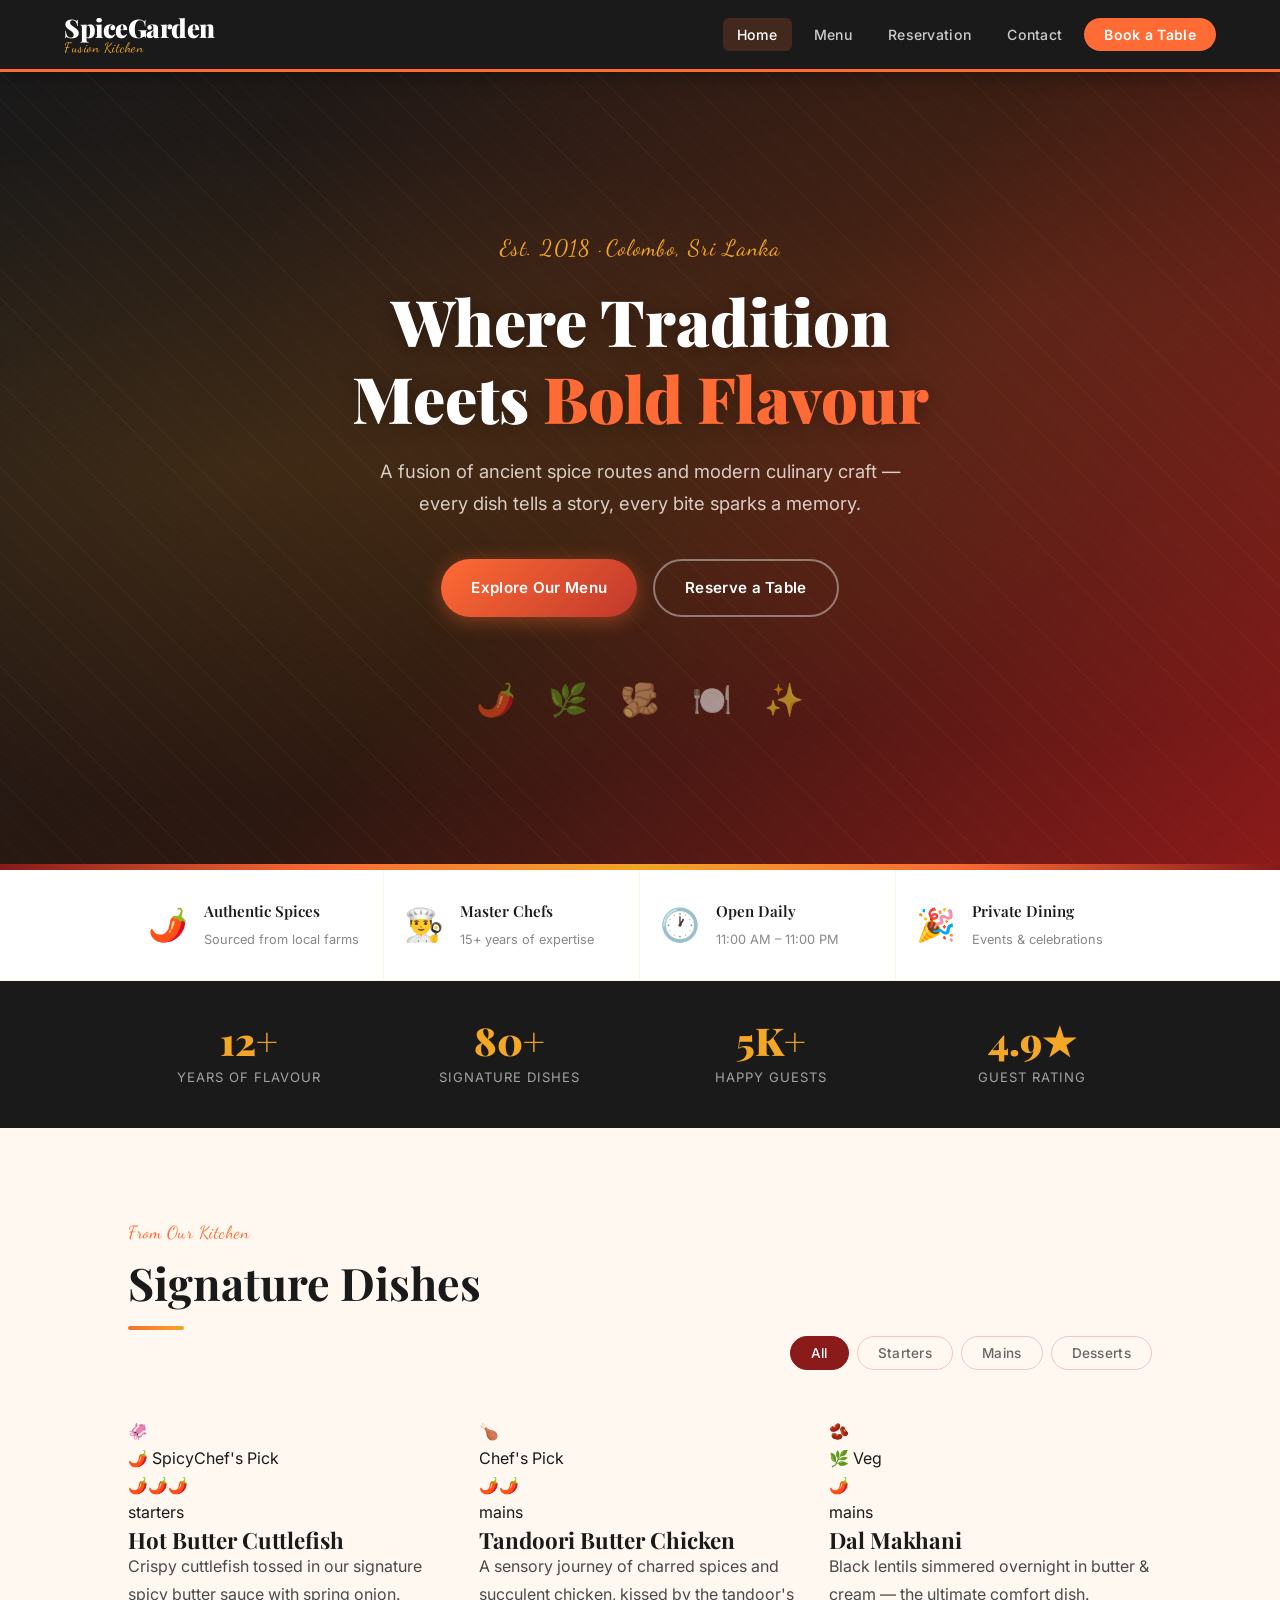
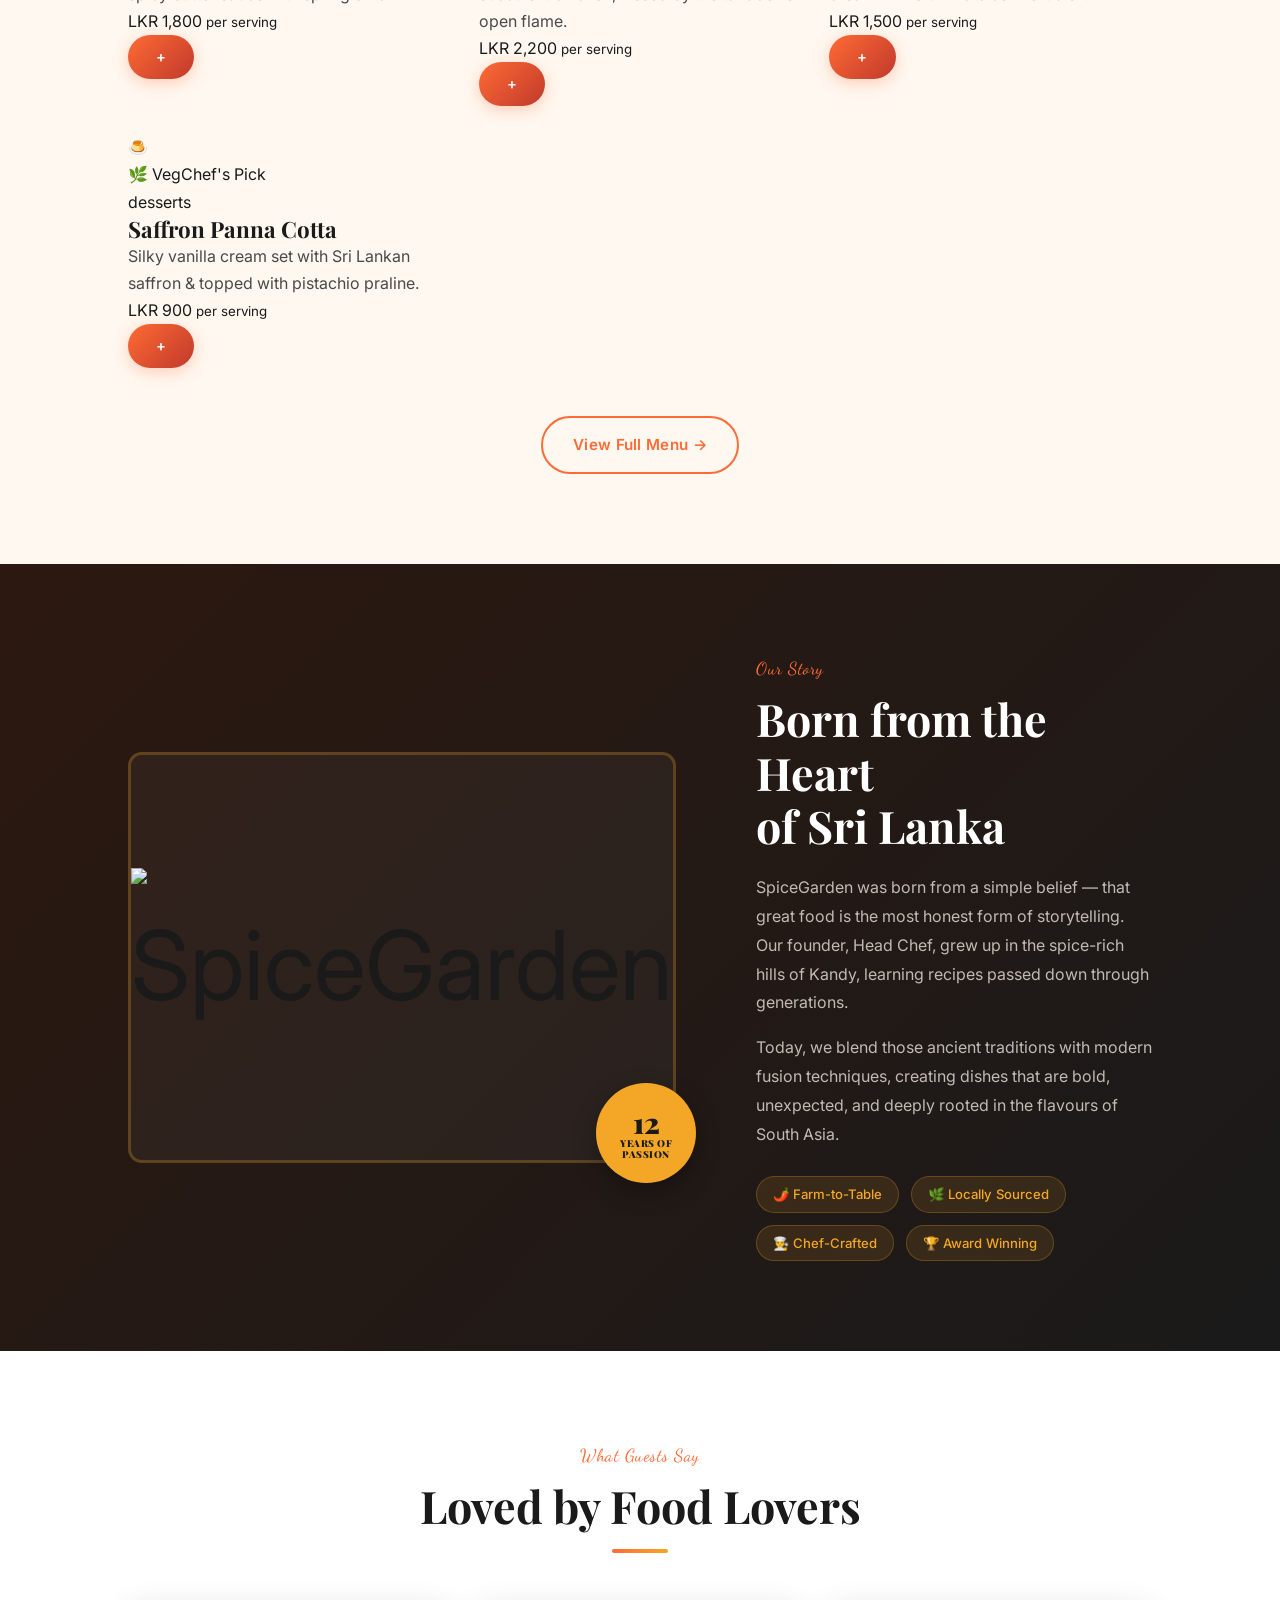
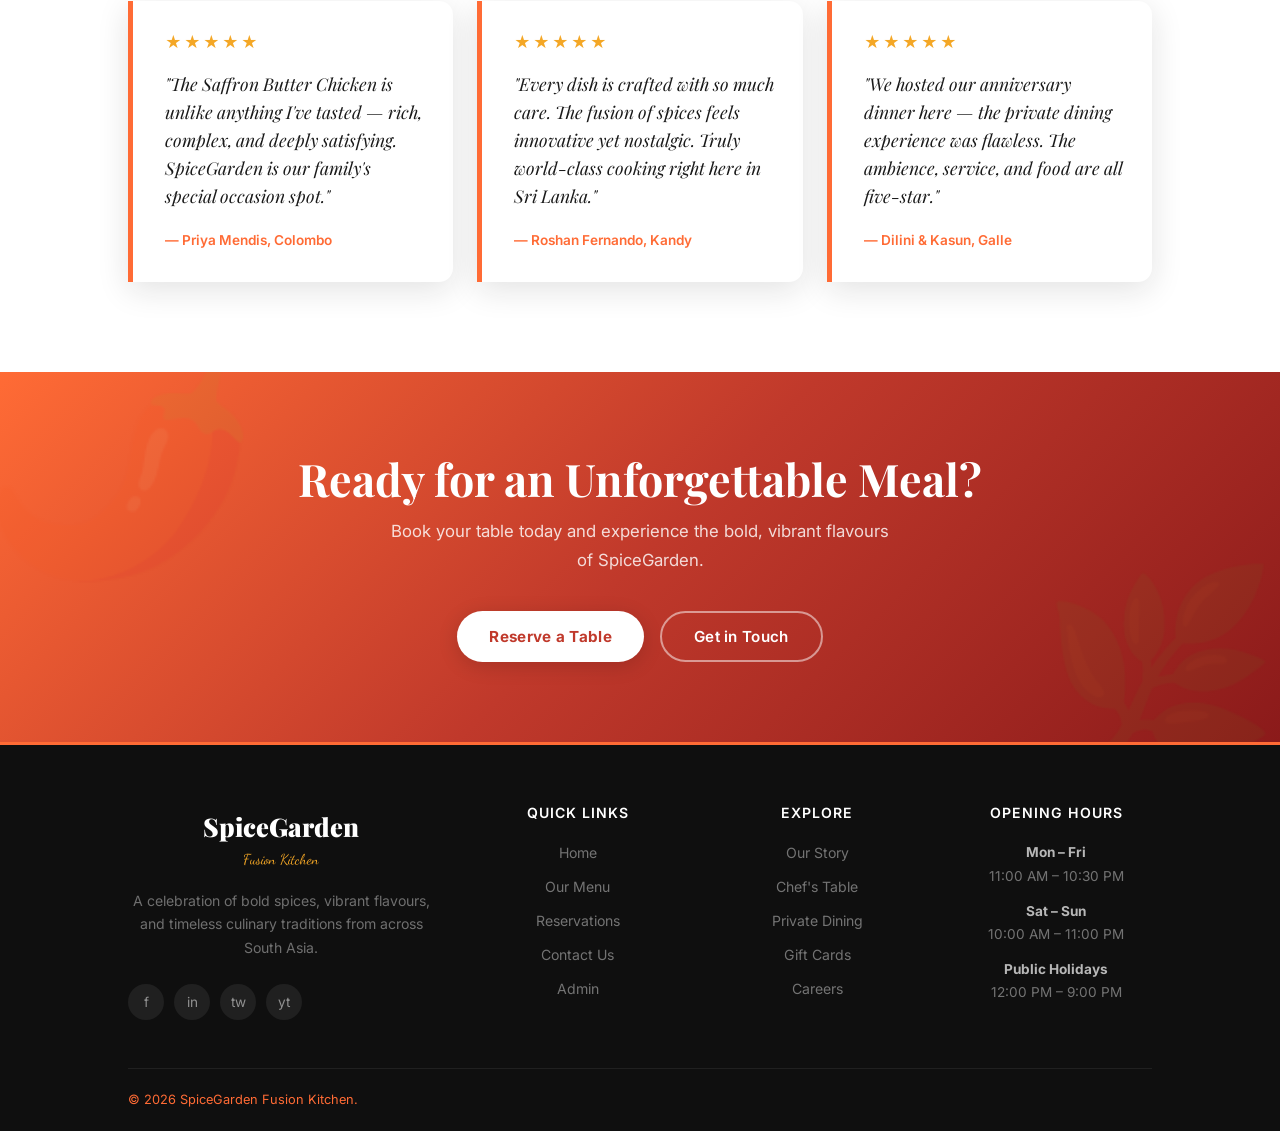
==== commit 7f2d4612: "Redesigned" ====
--- a/index.html
+++ b/index.html
@@ -1,6 +1,15 @@
 <!DOCTYPE html>
 <html lang="en">
 <head>
+  <!-- Google tag (gtag.js) -->
+<script async src="https://www.googletagmanager.com/gtag/js?id=G-J3W17WDDLM"></script>
+<script>
+  window.dataLayer = window.dataLayer || [];
+  function gtag(){dataLayer.push(arguments);}
+  gtag('js', new Date());
+
+  gtag('config', 'G-J3W17WDDLM');
+</script>
   <meta charset="UTF-8" />
   <meta name="viewport" content="width=device-width, initial-scale=1.0" />
   <title>SpiceGarden — Fusion Kitchen</title>
